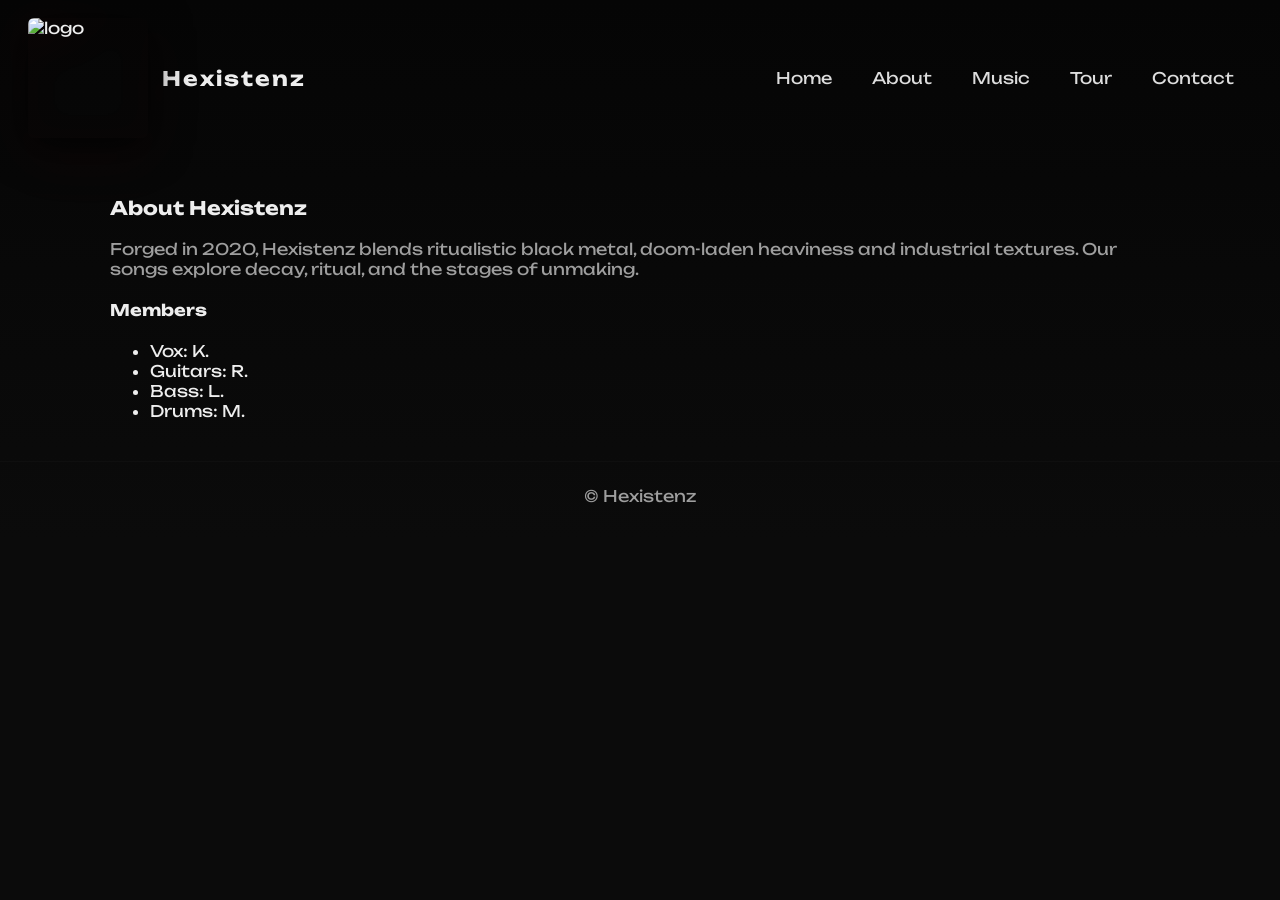
==== about.html @ e765dbd2 "first commit" ====
<!doctype html>
<html lang="en">
<head>
  <meta charset="utf-8">
  <meta name="viewport" content="width=device-width,initial-scale=1">
  <title>About — Hexistenz</title>
  <link rel="stylesheet" href="css/styles.css">
</head>
<body>
  <header class="site-header">
    <div class="brand">
      <img src="../.vscode/copilot/Hexistenz.jpeg" alt="logo" class="logo">
      <h1>Hexistenz</h1>
    </div>
    <nav class="main-nav">
      <a href="index.html">Home</a>
      <a href="about.html">About</a>
      <a href="music.html">Music</a>
      <a href="tour.html">Tour</a>
      <a href="contact.html">Contact</a>
    </nav>
  </header>

  <main>
    <section class="news">
      <h3>About Hexistenz</h3>
      <p>Forged in 2020, Hexistenz blends ritualistic black metal, doom-laden heaviness and industrial textures. Our songs explore decay, ritual, and the stages of unmaking.</p>
      <h4>Members</h4>
      <ul>
        <li>Vox: K.</li>
        <li>Guitars: R.</li>
        <li>Bass: L.</li>
        <li>Drums: M.</li>
      </ul>
    </section>
  </main>

  <footer class="site-footer">© Hexistenz</footer>
  <script src="js/script.js"></script>
</body>
</html>
---- css/styles.css ----
@import url('https://fonts.googleapis.com/css2?family=Unbounded:wght@300;600;800&display=swap');
:root{
  --bg:#0b0b0b; --panel:#0f0f0f; --accent:#b90f0f; --muted:#9e9e9e; --glass:rgba(255,255,255,0.03);
}
*{box-sizing:border-box}
html,body{height:100%;margin:0;background:linear-gradient(180deg,#050505 0%, #0b0b0b 60%);color:#eee;font-family:'Unbounded',system-ui,Arial,Helvetica,sans-serif}
.site-header{display:flex;align-items:center;justify-content:space-between;padding:18px 28px;background:transparent;position:sticky;top:0;z-index:10}
.brand{display:flex;align-items:center;gap:14px}
.logo{width:120px;height:120px;object-fit:contain;border-radius:6px;box-shadow:0 8px 40px rgba(0,0,0,0.75)}
.site-header h1{margin:0;font-size:20px;letter-spacing:2px}
.main-nav a{color:#ddd;text-decoration:none;margin:0 10px;padding:6px 8px;border-radius:4px}
.main-nav a:hover{background:var(--glass);color:var(--accent)}
.nav-toggle{display:none;background:transparent;border:1px solid rgba(255,255,255,0.04);color:#fff;padding:8px 10px;border-radius:6px}
.hero{padding:100px 20px;text-align:center;background-image:radial-gradient(ellipse at center, rgba(185,15,15,0.06), transparent 30%);} 
.hero h2{font-size:44px;margin:0 0 8px}
.hero .tag{color:var(--muted);margin-bottom:18px}
.btn{display:inline-block;background:var(--accent);color:#fff;padding:12px 18px;border-radius:6px;text-decoration:none;margin:6px}
.btn.ghost{background:transparent;border:1px solid rgba(255,255,255,0.04)}
.news, .features, .newsletter{max-width:1100px;margin:40px auto;padding:0 20px}
.features{display:grid;grid-template-columns:repeat(auto-fit,minmax(220px,1fr));gap:18px}
.col{background:linear-gradient(180deg, rgba(255,255,255,0.02), transparent);padding:18px;border-radius:8px}
.news article{background:var(--panel);padding:16px;border-radius:8px}
.news h3, .features h3, .newsletter h3{margin-top:0}
.news p, .col p{color:var(--muted)}
.link{color:var(--accent);text-decoration:none}
.newsletter form{display:flex;gap:8px;margin-top:12px}
.newsletter input{flex:1;padding:10px;border-radius:6px;border:1px solid rgba(255,255,255,0.04);background:#0b0b0b;color:#fff}
.newsletter button{background:var(--accent);border:none;padding:10px 14px;border-radius:6px;color:#fff}
.site-footer{padding:24px;text-align:center;color:var(--muted);border-top:1px solid rgba(255,255,255,0.02)}
.social a{color:var(--muted);margin:0 8px;text-decoration:none}
.muted{color:var(--muted);font-size:13px}
@media(max-width:780px){
  .main-nav{display:none}
  .nav-toggle{display:block}
  .hero h2{font-size:28px}
}

/* Hero-dominant logo */
.hero .hero-logo{width:320px;height:320px;max-width:70vw;margin:0 auto 18px;display:block;object-fit:contain;border-radius:8px;filter:drop-shadow(0 18px 40px rgba(185,15,15,0.25));}

/* gallery */
.gallery{display:grid;grid-template-columns:repeat(auto-fit,minmax(200px,1fr));gap:14px;max-width:1100px;margin:20px auto;padding:0 20px}
.gallery img{width:100%;height:220px;object-fit:cover;border-radius:10px;border:1px solid rgba(255,255,255,0.03);background:#0b0b0b}
/* small visual flourish */
.logo{filter:drop-shadow(0 6px 18px rgba(185,15,15,0.12))}
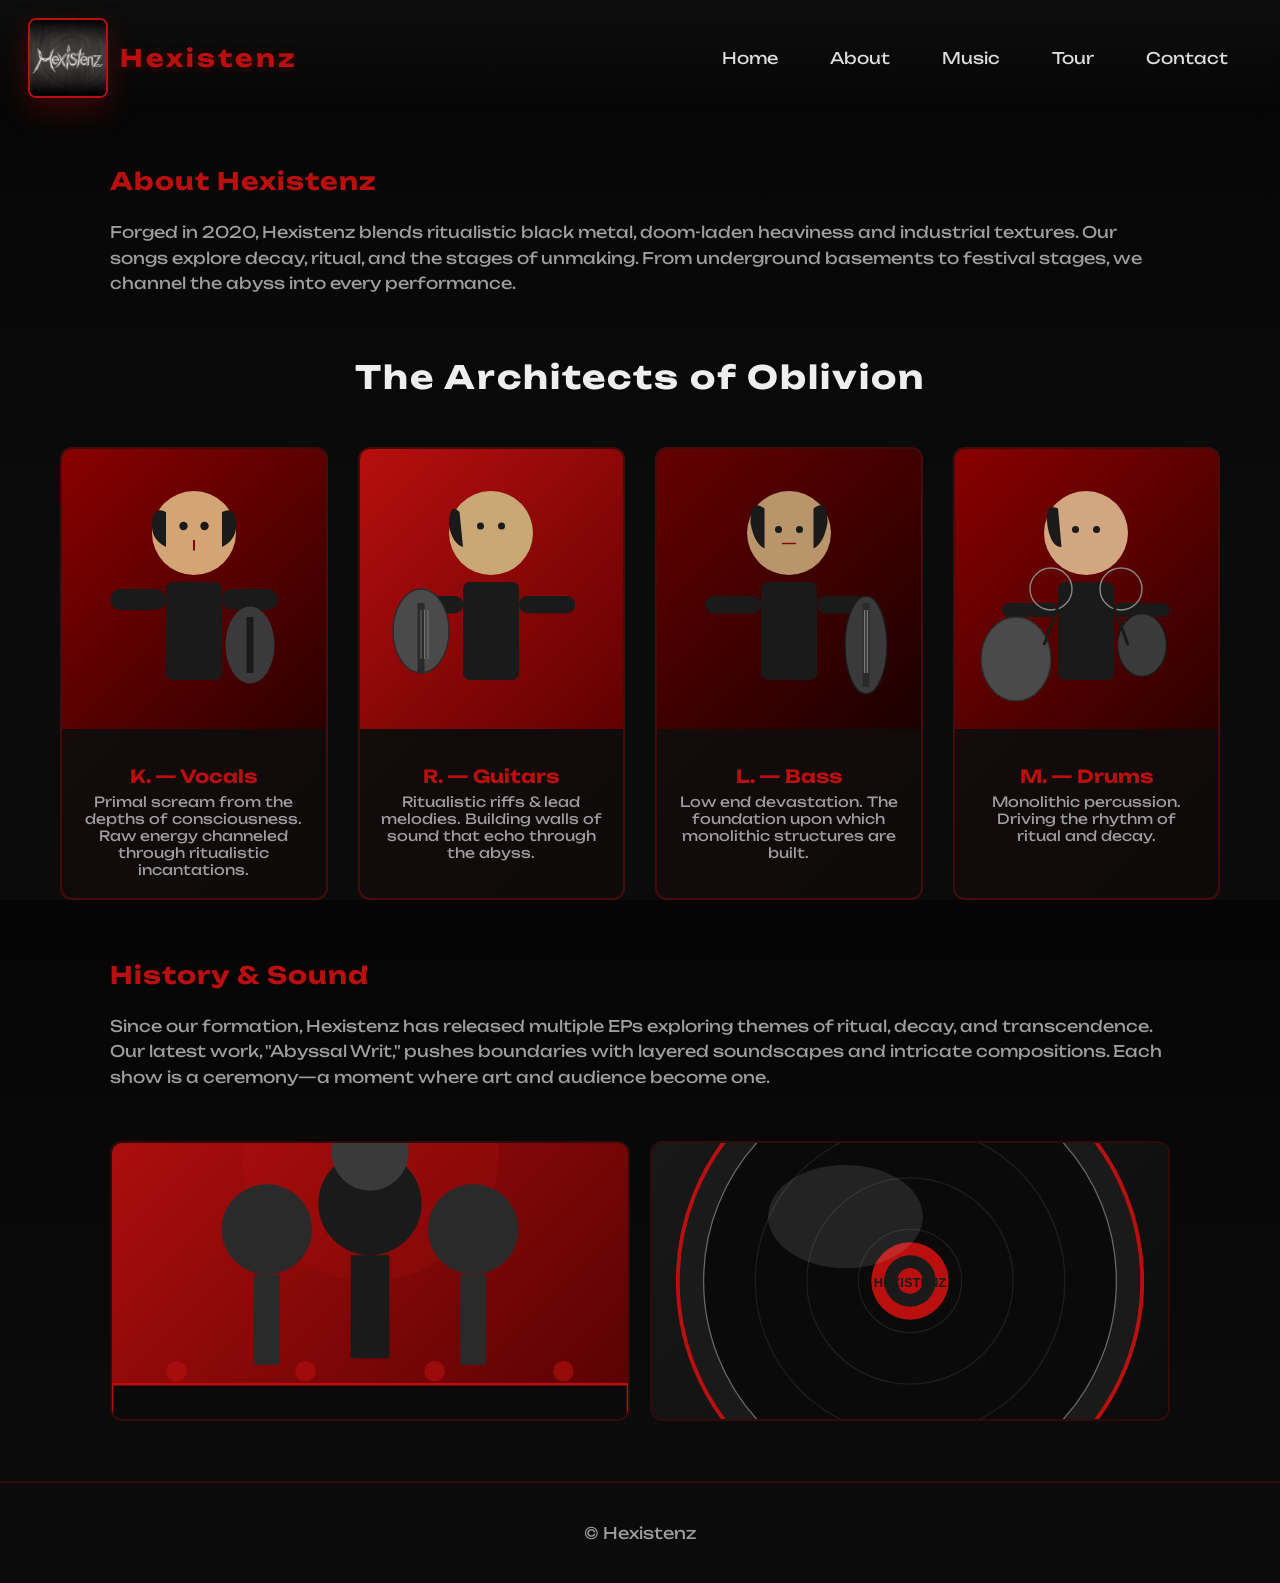
==== commit 57f95309: "optimizations" ====
--- a/about.html
+++ b/about.html
@@ -24,14 +24,53 @@
   <main>
     <section class="news">
       <h3>About Hexistenz</h3>
-      <p>Forged in 2020, Hexistenz blends ritualistic black metal, doom-laden heaviness and industrial textures. Our songs explore decay, ritual, and the stages of unmaking.</p>
-      <h4>Members</h4>
-      <ul>
-        <li>Vox: K.</li>
-        <li>Guitars: R.</li>
-        <li>Bass: L.</li>
-        <li>Drums: M.</li>
-      </ul>
+      <p>Forged in 2020, Hexistenz blends ritualistic black metal, doom-laden heaviness and industrial textures. Our songs explore decay, ritual, and the stages of unmaking. From underground basements to festival stages, we channel the abyss into every performance.</p>
+    </section>
+
+    <!-- Detailed Band Members -->
+    <section class="band-members">
+      <h3 style="margin-bottom:50px">The Architects of Oblivion</h3>
+      <div class="members-grid">
+        <div class="member-card">
+          <img src="assets/images/band/vocalist.svg" alt="K. — Vocals" class="member-image">
+          <div class="member-info">
+            <h4>K. — Vocals</h4>
+            <p>Primal scream from the depths of consciousness. Raw energy channeled through ritualistic incantations.</p>
+          </div>
+        </div>
+        <div class="member-card">
+          <img src="assets/images/band/guitarist.svg" alt="R. — Guitars" class="member-image">
+          <div class="member-info">
+            <h4>R. — Guitars</h4>
+            <p>Ritualistic riffs & lead melodies. Building walls of sound that echo through the abyss.</p>
+          </div>
+        </div>
+        <div class="member-card">
+          <img src="assets/images/band/bassist.svg" alt="L. — Bass" class="member-image">
+          <div class="member-info">
+            <h4>L. — Bass</h4>
+            <p>Low end devastation. The foundation upon which monolithic structures are built.</p>
+          </div>
+        </div>
+        <div class="member-card">
+          <img src="assets/images/band/drummer.svg" alt="M. — Drums" class="member-image">
+          <div class="member-info">
+            <h4>M. — Drums</h4>
+            <p>Monolithic percussion. Driving the rhythm of ritual and decay.</p>
+          </div>
+        </div>
+      </div>
+    </section>
+
+    <!-- Band History & Visuals -->
+    <section class="news" style="margin-top:60px">
+      <h3>History & Sound</h3>
+      <p>Since our formation, Hexistenz has released multiple EPs exploring themes of ritual, decay, and transcendence. Our latest work, "Abyssal Writ," pushes boundaries with layered soundscapes and intricate compositions. Each show is a ceremony—a moment where art and audience become one.</p>
+    </section>
+
+    <section class="gallery" style="grid-template-columns:repeat(auto-fit,minmax(240px,1fr))">
+      <img src="assets/images/hexistenz/band-live.svg" alt="Hexistenz live" style="height:280px">
+      <img src="assets/images/hexistenz/vinyl.svg" alt="Hexistenz vinyl" style="height:280px">
     </section>
   </main>
 
--- a/css/styles.css
+++ b/css/styles.css
@@ -1,45 +1,79 @@
 @import url('https://fonts.googleapis.com/css2?family=Unbounded:wght@300;600;800&display=swap');
 :root{
-  --bg:#0b0b0b; --panel:#0f0f0f; --accent:#b90f0f; --muted:#9e9e9e; --glass:rgba(255,255,255,0.03);
+  --bg:#0b0b0b; --panel:#0f0f0f; --accent:#b90f0f; --muted:#9e9e9e; --glass:rgba(255,255,255,0.03); --shadow-accent:rgba(185,15,15,0.3);
 }
 *{box-sizing:border-box}
 html,body{height:100%;margin:0;background:linear-gradient(180deg,#050505 0%, #0b0b0b 60%);color:#eee;font-family:'Unbounded',system-ui,Arial,Helvetica,sans-serif}
-.site-header{display:flex;align-items:center;justify-content:space-between;padding:18px 28px;background:transparent;position:sticky;top:0;z-index:10}
-.brand{display:flex;align-items:center;gap:14px}
-.logo{width:120px;height:120px;object-fit:contain;border-radius:6px;box-shadow:0 8px 40px rgba(0,0,0,0.75)}
-.site-header h1{margin:0;font-size:20px;letter-spacing:2px}
-.main-nav a{color:#ddd;text-decoration:none;margin:0 10px;padding:6px 8px;border-radius:4px}
-.main-nav a:hover{background:var(--glass);color:var(--accent)}
+.site-header{display:flex;align-items:center;justify-content:space-between;padding:18px 28px;background:linear-gradient(180deg, rgba(15,15,15,0.9), transparent);position:sticky;top:0;z-index:10;backdrop-filter:blur(10px)}
+.brand{display:flex;align-items:center;gap:12px}
+.logo{width:80px;height:80px;object-fit:contain;border-radius:8px;box-shadow:0 12px 30px var(--shadow-accent);border:2px solid var(--accent);transition:transform 0.3s}
+.logo:hover{transform:scale(1.05)}
+.site-header h1{margin:0;font-size:24px;letter-spacing:3px;color:var(--accent);text-shadow:0 2px 10px var(--shadow-accent)}
+.main-nav a{color:#ddd;text-decoration:none;margin:0 12px;padding:8px 12px;border-radius:6px;transition:all 0.3s;border-bottom:2px solid transparent}
+.main-nav a:hover{background:var(--glass);color:var(--accent);border-bottom-color:var(--accent)}
 .nav-toggle{display:none;background:transparent;border:1px solid rgba(255,255,255,0.04);color:#fff;padding:8px 10px;border-radius:6px}
-.hero{padding:100px 20px;text-align:center;background-image:radial-gradient(ellipse at center, rgba(185,15,15,0.06), transparent 30%);} 
-.hero h2{font-size:44px;margin:0 0 8px}
-.hero .tag{color:var(--muted);margin-bottom:18px}
-.btn{display:inline-block;background:var(--accent);color:#fff;padding:12px 18px;border-radius:6px;text-decoration:none;margin:6px}
-.btn.ghost{background:transparent;border:1px solid rgba(255,255,255,0.04)}
-.news, .features, .newsletter{max-width:1100px;margin:40px auto;padding:0 20px}
-.features{display:grid;grid-template-columns:repeat(auto-fit,minmax(220px,1fr));gap:18px}
-.col{background:linear-gradient(180deg, rgba(255,255,255,0.02), transparent);padding:18px;border-radius:8px}
-.news article{background:var(--panel);padding:16px;border-radius:8px}
-.news h3, .features h3, .newsletter h3{margin-top:0}
-.news p, .col p{color:var(--muted)}
-.link{color:var(--accent);text-decoration:none}
-.newsletter form{display:flex;gap:8px;margin-top:12px}
-.newsletter input{flex:1;padding:10px;border-radius:6px;border:1px solid rgba(255,255,255,0.04);background:#0b0b0b;color:#fff}
-.newsletter button{background:var(--accent);border:none;padding:10px 14px;border-radius:6px;color:#fff}
-.site-footer{padding:24px;text-align:center;color:var(--muted);border-top:1px solid rgba(255,255,255,0.02)}
-.social a{color:var(--muted);margin:0 8px;text-decoration:none}
+.hero{padding:120px 20px;text-align:center;background:linear-gradient(180deg, rgba(185,15,15,0.12), transparent 40%);position:relative;overflow:hidden}
+.hero::before{content:'';position:absolute;top:0;left:0;right:0;bottom:0;background-image:radial-gradient(circle at 20% 50%, rgba(185,15,15,0.1), transparent), radial-gradient(circle at 80% 80%, rgba(185,15,15,0.08), transparent);pointer-events:none}
+.hero-inner{position:relative;z-index:2}
+.hero h2{font-size:52px;margin:0 0 12px;font-weight:800;letter-spacing:2px;text-shadow:0 4px 20px var(--shadow-accent)}
+.hero .tag{color:var(--muted);margin-bottom:24px;font-size:16px;letter-spacing:1px}
+.btn{display:inline-block;background:var(--accent);color:#fff;padding:14px 28px;border-radius:8px;text-decoration:none;margin:8px;font-weight:600;transition:all 0.3s;box-shadow:0 4px 15px var(--shadow-accent);border:2px solid var(--accent)}
+.btn:hover{transform:translateY(-2px);box-shadow:0 8px 25px var(--shadow-accent)}
+.btn.ghost{background:transparent;border:2px solid var(--accent);color:var(--accent)}
+.btn.ghost:hover{background:rgba(185,15,15,0.1)}
+.news, .features, .newsletter{max-width:1100px;margin:50px auto;padding:0 20px}
+.features{display:grid;grid-template-columns:repeat(auto-fit,minmax(240px,1fr));gap:24px}
+.col{background:linear-gradient(135deg, rgba(255,255,255,0.04), rgba(255,255,255,0.01));padding:28px;border-radius:12px;border:1px solid rgba(185,15,15,0.2);transition:all 0.3s}
+.col:hover{border-color:var(--accent);box-shadow:0 8px 30px var(--shadow-accent)}
+.news article{background:linear-gradient(135deg, rgba(185,15,15,0.08), transparent);padding:24px;border-radius:12px;border-left:4px solid var(--accent)}
+.news h3, .features h3, .newsletter h3{margin-top:0;font-size:24px;color:var(--accent);letter-spacing:1px}
+.news p, .col p{color:var(--muted);line-height:1.6}
+.link{color:var(--accent);text-decoration:none;font-weight:600;transition:all 0.3s}
+.link:hover{text-decoration:underline}
+.newsletter form{display:flex;gap:12px;margin-top:16px;flex-wrap:wrap}
+.newsletter input{flex:1;min-width:200px;padding:12px 16px;border-radius:8px;border:2px solid rgba(185,15,15,0.3);background:#0b0b0b;color:#fff;transition:all 0.3s}
+.newsletter input:focus{outline:none;border-color:var(--accent);box-shadow:0 0 15px var(--shadow-accent)}
+.newsletter button{background:var(--accent);border:none;padding:12px 24px;border-radius:8px;color:#fff;font-weight:600;cursor:pointer;transition:all 0.3s}
+.newsletter button:hover{transform:translateY(-2px);box-shadow:0 6px 20px var(--shadow-accent)}
+.site-footer{padding:40px 24px;text-align:center;color:var(--muted);border-top:2px solid rgba(185,15,15,0.2);margin-top:60px}
+.social a{color:var(--accent);margin:0 12px;text-decoration:none;font-weight:600;transition:all 0.3s}
+.social a:hover{text-decoration:underline}
 .muted{color:var(--muted);font-size:13px}
+
+/* Hero-dominant logo */
+.hero .hero-logo{width:360px;height:360px;max-width:85vw;margin:0 auto 30px;display:block;object-fit:contain;border-radius:12px;filter:drop-shadow(0 20px 50px rgba(185,15,15,0.35));border:3px solid var(--accent);box-shadow:0 0 30px var(--shadow-accent),inset 0 0 20px rgba(185,15,15,0.1)}
+
+/* Band members section */
+.band-members{max-width:1200px;margin:60px auto;padding:0 20px}
+.band-members h3{font-size:32px;margin-bottom:40px;text-align:center;letter-spacing:2px}
+.members-grid{display:grid;grid-template-columns:repeat(auto-fit,minmax(220px,1fr));gap:30px;margin:30px 0}
+.member-card{background:linear-gradient(135deg, rgba(185,15,15,0.08), rgba(185,15,15,0.02));border:2px solid rgba(185,15,15,0.3);border-radius:12px;overflow:hidden;transition:all 0.3s;text-align:center}
+.member-card:hover{transform:translateY(-8px);border-color:var(--accent);box-shadow:0 12px 40px var(--shadow-accent)}
+.member-image{width:100%;height:280px;object-fit:cover;background:#1a1a1a}
+.member-info{padding:20px}
+.member-info h4{margin:12px 0 6px;font-size:18px;color:var(--accent)}
+.member-info p{margin:0;color:var(--muted);font-size:14px}
+
+/* Gallery */
+.gallery{display:grid;grid-template-columns:repeat(auto-fit,minmax(220px,1fr));gap:20px;max-width:1100px;margin:30px auto;padding:0 20px}
+.gallery img{width:100%;height:240px;object-fit:cover;border-radius:12px;border:2px solid rgba(185,15,15,0.2);background:#0b0b0b;transition:all 0.3s}
+.gallery img:hover{border-color:var(--accent);box-shadow:0 8px 25px var(--shadow-accent)}
+
+/* Google Maps embed */
+.map-container{position:relative;padding-bottom:56.25%;height:0;overflow:hidden;border-radius:12px;border:2px solid rgba(185,15,15,0.3);margin:30px 0;box-shadow:0 8px 25px var(--shadow-accent)}
+.map-container iframe{position:absolute;top:0;left:0;width:100%;height:100%;border:none}
+
+/* Tour event details */
+.event-card{background:linear-gradient(135deg, rgba(185,15,15,0.1), transparent);border:2px solid rgba(185,15,15,0.3);border-radius:12px;padding:30px;margin:20px 0;text-align:center}
+.event-card h4{font-size:22px;color:var(--accent);margin:0 0 12px}
+.event-card p{margin:8px 0;color:var(--muted)}
+
+/* Responsive */
 @media(max-width:780px){
   .main-nav{display:none}
   .nav-toggle{display:block}
-  .hero h2{font-size:28px}
+  .hero h2{font-size:32px}
+  .hero .hero-logo{width:240px;height:240px}
+  .members-grid{grid-template-columns:repeat(auto-fit,minmax(180px,1fr));gap:20px}
+  .site-header h1{font-size:18px}
 }
-
-/* Hero-dominant logo */
-.hero .hero-logo{width:320px;height:320px;max-width:70vw;margin:0 auto 18px;display:block;object-fit:contain;border-radius:8px;filter:drop-shadow(0 18px 40px rgba(185,15,15,0.25));}
-
-/* gallery */
-.gallery{display:grid;grid-template-columns:repeat(auto-fit,minmax(200px,1fr));gap:14px;max-width:1100px;margin:20px auto;padding:0 20px}
-.gallery img{width:100%;height:220px;object-fit:cover;border-radius:10px;border:1px solid rgba(255,255,255,0.03);background:#0b0b0b}
-/* small visual flourish */
-.logo{filter:drop-shadow(0 6px 18px rgba(185,15,15,0.12))}
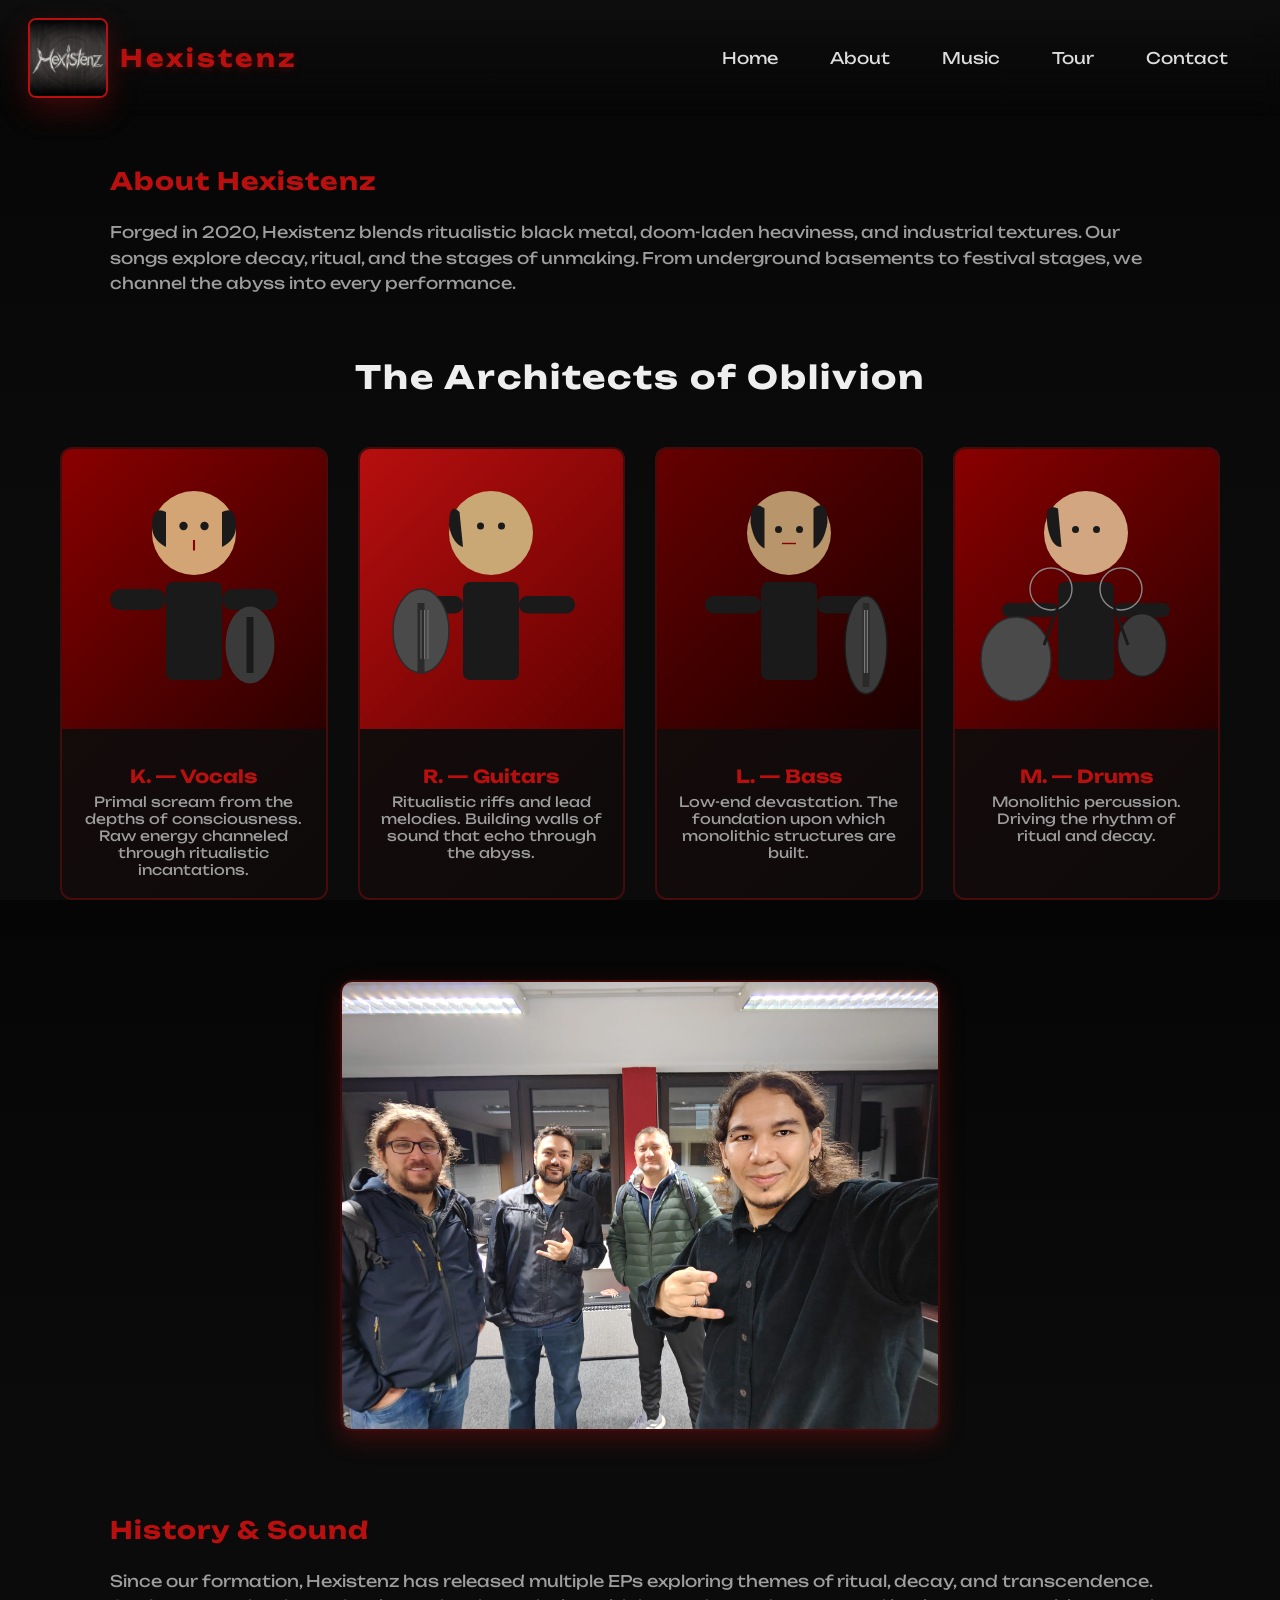
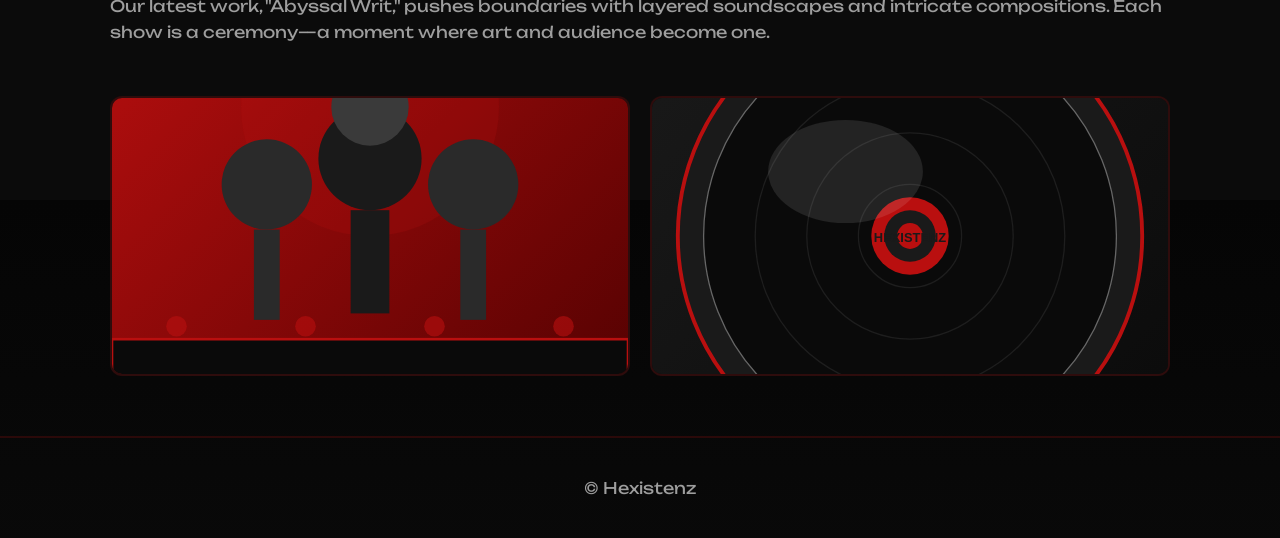
==== commit 77a0a6a7: "Fix image paths: move to assets/resources folder, fix Google Maps coordinates, add BandMates photo t" ====
--- a/about.html
+++ b/about.html
@@ -9,7 +9,7 @@
 <body>
   <header class="site-header">
     <div class="brand">
-      <img src="../.vscode/copilot/Hexistenz.jpeg" alt="logo" class="logo">
+      <img src="assets/resources/Hexistenz.jpeg" alt="logo" class="logo">
       <h1>Hexistenz</h1>
     </div>
     <nav class="main-nav">
@@ -24,7 +24,7 @@
   <main>
     <section class="news">
       <h3>About Hexistenz</h3>
-      <p>Forged in 2020, Hexistenz blends ritualistic black metal, doom-laden heaviness and industrial textures. Our songs explore decay, ritual, and the stages of unmaking. From underground basements to festival stages, we channel the abyss into every performance.</p>
+      <p>Forged in 2020, Hexistenz blends ritualistic black metal, doom-laden heaviness, and industrial textures. Our songs explore decay, ritual, and the stages of unmaking. From underground basements to festival stages, we channel the abyss into every performance.</p>
     </section>
 
     <!-- Detailed Band Members -->
@@ -42,14 +42,14 @@
           <img src="assets/images/band/guitarist.svg" alt="R. — Guitars" class="member-image">
           <div class="member-info">
             <h4>R. — Guitars</h4>
-            <p>Ritualistic riffs & lead melodies. Building walls of sound that echo through the abyss.</p>
+            <p>Ritualistic riffs and lead melodies. Building walls of sound that echo through the abyss.</p>
           </div>
         </div>
         <div class="member-card">
           <img src="assets/images/band/bassist.svg" alt="L. — Bass" class="member-image">
           <div class="member-info">
             <h4>L. — Bass</h4>
-            <p>Low end devastation. The foundation upon which monolithic structures are built.</p>
+            <p>Low-end devastation. The foundation upon which monolithic structures are built.</p>
           </div>
         </div>
         <div class="member-card">
@@ -60,6 +60,11 @@
           </div>
         </div>
       </div>
+    </section>
+
+    <!-- Band Photo -->
+    <section class="news" style="text-align:center;margin-top:60px">
+      <img src="assets/resources/BandMates.jpeg" alt="Hexistenz band photo" style="width:100%;max-width:600px;border-radius:12px;border:2px solid rgba(185,15,15,0.3);margin:20px 0;box-shadow:0 8px 25px rgba(185,15,15,0.3)">
     </section>
 
     <!-- Band History & Visuals -->
